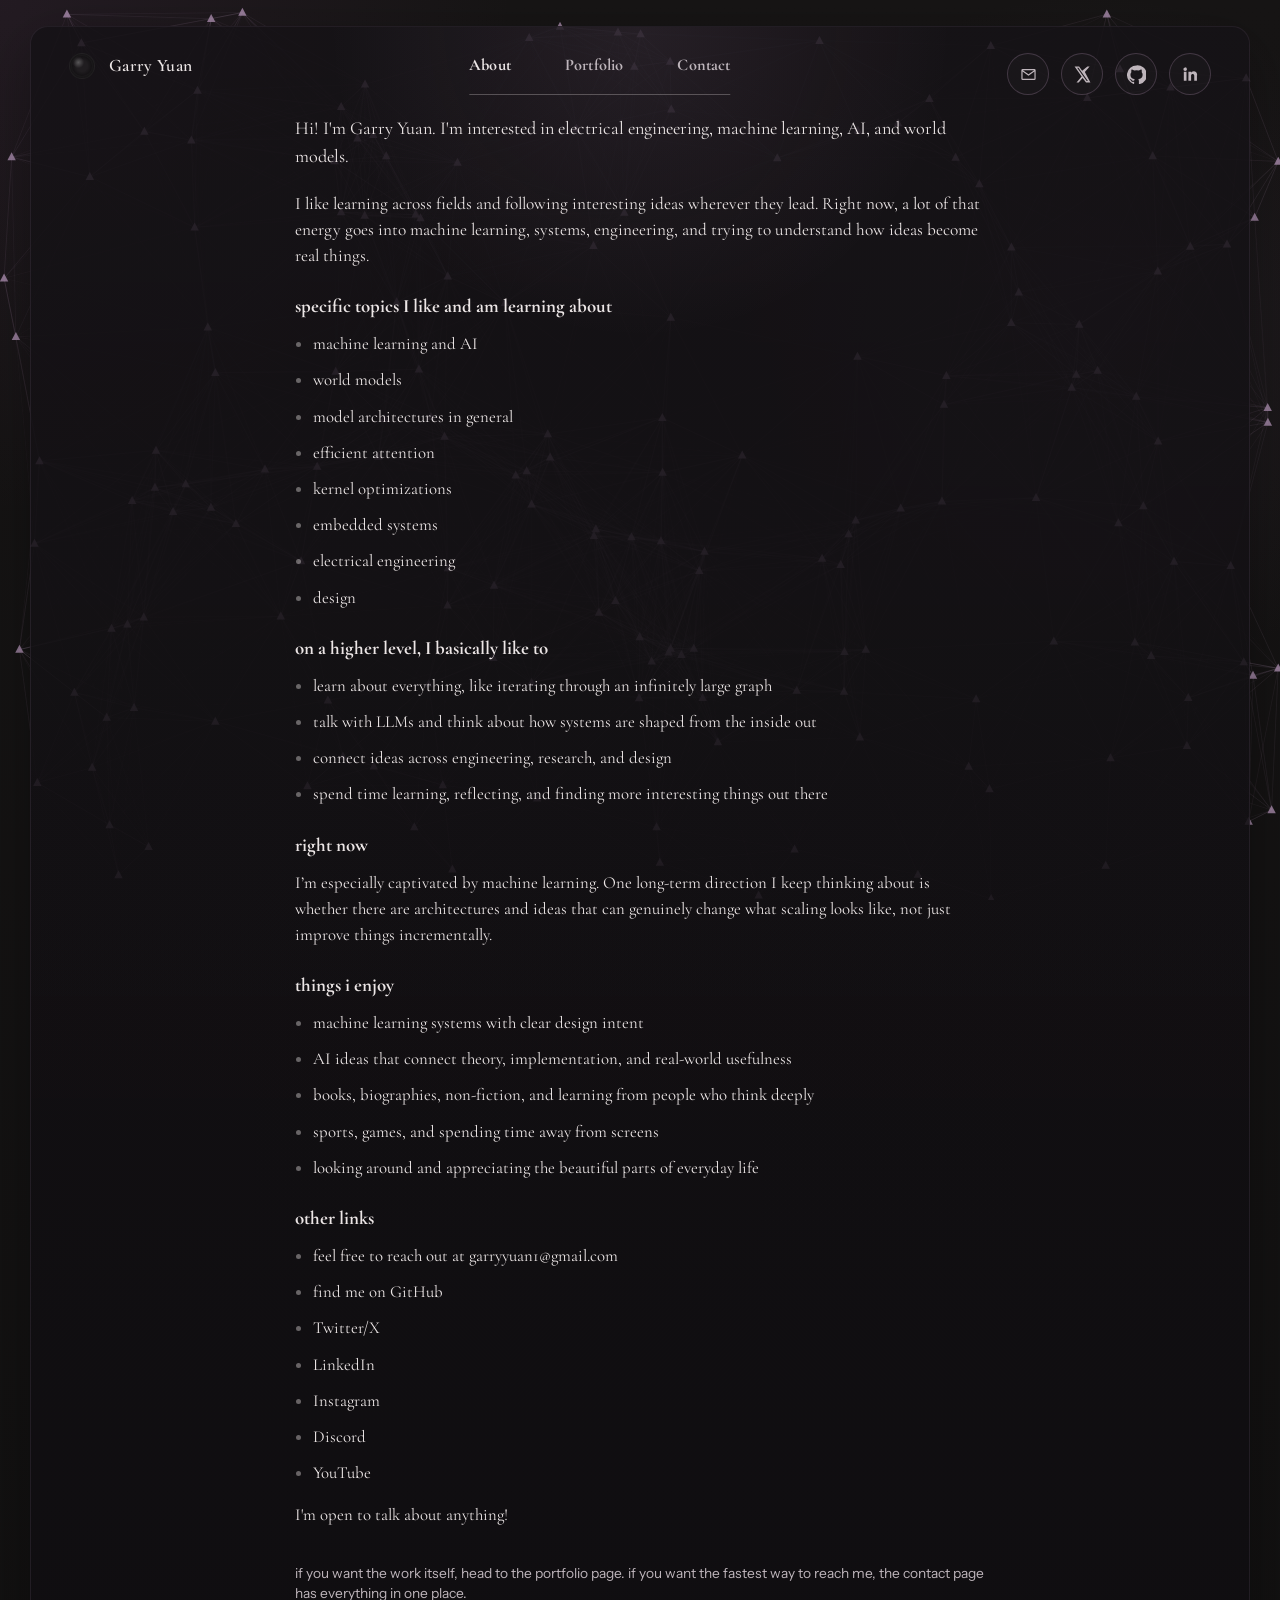
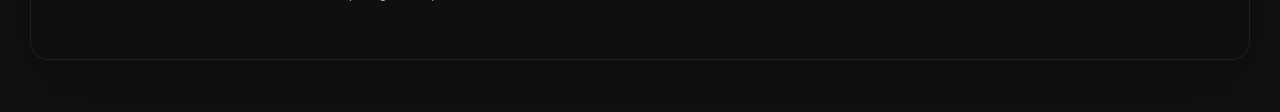
==== index.html @ ac8ac10f "Update about and contact links" ====
<!DOCTYPE html>
<html lang="en">
<head>
    <meta charset="UTF-8">
    <meta name="viewport" content="width=device-width, initial-scale=1.0">
    <meta name="description" content="About Garry Yuan">
    <title>Garry Yuan | About</title>
    <link rel="preconnect" href="https://fonts.googleapis.com">
    <link rel="preconnect" href="https://fonts.gstatic.com" crossorigin>
    <link href="https://fonts.googleapis.com/css2?family=Cormorant+Garamond:wght@400;500;600;700&family=Instrument+Sans:wght@400;500;600&display=swap" rel="stylesheet">
    <link rel="stylesheet" href="site.css">
</head>
<body>
    <canvas id="particle-canvas"></canvas>
    <div class="page-shell">
        <div class="page-frame">
            <header class="site-nav">
                <a class="site-brand" href="index.html">
                    <span class="brand-orb" aria-hidden="true"></span>
                    <span>Garry Yuan</span>
                </a>
                <nav class="nav-center" aria-label="Primary">
                    <a href="index.html" aria-current="page">About</a>
                    <a href="portfolio.html">Portfolio</a>
                    <a href="contact.html">Contact</a>
                </nav>
                <div class="nav-right" aria-label="Social links">
                    <a class="icon-link" href="mailto:garryyuan1@gmail.com" aria-label="Email">
                        <svg viewBox="0 0 24 24"><path d="M3 6.75A1.75 1.75 0 0 1 4.75 5h14.5A1.75 1.75 0 0 1 21 6.75v10.5A1.75 1.75 0 0 1 19.25 19H4.75A1.75 1.75 0 0 1 3 17.25V6.75Zm1.8-.25L12 11.72l7.2-5.22H4.8Zm14.7 11V8.24l-6.98 5.06a.9.9 0 0 1-1.04 0L4.5 8.24v9.26h15Z"></path></svg>
                    </a>
                    <a class="icon-link" href="https://x.com/im_garry_yuan?s=21" target="_blank" rel="noopener noreferrer" aria-label="X">
                        <svg viewBox="0 0 24 24"><path d="M18.244 2H21l-6.02 6.88L22 22h-5.53l-4.33-5.66L7.2 22H4.44l6.44-7.35L2 2h5.67l3.91 5.18L18.244 2Zm-.97 18.35h1.52L6.85 3.56H5.2l12.07 16.79Z"></path></svg>
                    </a>
                    <a class="icon-link" href="https://github.com/GarryCodespace" target="_blank" rel="noopener noreferrer" aria-label="GitHub">
                        <svg viewBox="0 0 24 24"><path d="M12 .5a12 12 0 0 0-3.79 23.39c.6.11.82-.26.82-.58v-2.02c-3.34.72-4.04-1.42-4.04-1.42-.55-1.38-1.33-1.75-1.33-1.75-1.09-.74.08-.72.08-.72 1.2.09 1.84 1.24 1.84 1.24 1.08 1.83 2.83 1.3 3.52.99.11-.79.42-1.3.75-1.6-2.66-.3-5.47-1.32-5.47-5.9 0-1.31.47-2.38 1.24-3.22-.12-.3-.54-1.53.12-3.18 0 0 1.01-.32 3.3 1.23a11.5 11.5 0 0 1 6.01 0c2.29-1.55 3.3-1.23 3.3-1.23.66 1.65.24 2.88.12 3.18.77.84 1.24 1.91 1.24 3.22 0 4.59-2.81 5.59-5.49 5.89.43.37.81 1.1.81 2.23v3.3c0 .32.22.69.83.58A12 12 0 0 0 12 .5Z"></path></svg>
                    </a>
                    <a class="icon-link" href="https://www.linkedin.com/in/garry-yuan-b27a31255?utm_source=share&utm_campaign=share_via&utm_content=profile&utm_medium=ios_app" target="_blank" rel="noopener noreferrer" aria-label="LinkedIn">
                        <svg viewBox="0 0 24 24"><path d="M6.94 8.5H3.56V20h3.38V8.5ZM5.25 3A2.25 2.25 0 1 0 5.3 7.5 2.25 2.25 0 0 0 5.25 3ZM20.45 13.02c0-3.46-1.85-5.07-4.32-5.07-1.99 0-2.88 1.1-3.38 1.87V8.5H9.38c.04.88 0 11.5 0 11.5h3.37v-6.42c0-.34.03-.69.13-.93.27-.69.89-1.41 1.94-1.41 1.37 0 1.92 1.03 1.92 2.55V20h3.38v-6.98Z"></path></svg>
                    </a>
                </div>
            </header>

            <main class="content">
                <div class="content-column">
                    <p class="lede">
                        Hi! I'm Garry Yuan. I'm interested in electrical engineering, machine learning, AI, and world models.
                    </p>

                    <p class="body-copy">
                        I like learning across fields and following interesting ideas wherever they lead. Right now, a lot of that energy goes into machine learning, systems, engineering, and trying to understand how ideas become real things.
                    </p>

                    <section class="section">
                        <h2>specific topics I like and am learning about</h2>
                        <ul class="bullets">
                            <li>machine learning and AI</li>
                            <li>world models</li>
                            <li>model architectures in general</li>
                            <li>efficient attention</li>
                            <li>kernel optimizations</li>
                            <li>embedded systems</li>
                            <li>electrical engineering</li>
                            <li>design</li>
                        </ul>
                    </section>

                    <section class="section">
                        <h2>on a higher level, I basically like to</h2>
                        <ul class="bullets">
                            <li>learn about everything, like iterating through an infinitely large graph</li>
                            <li>talk with LLMs and think about how systems are shaped from the inside out</li>
                            <li>connect ideas across engineering, research, and design</li>
                            <li>spend time learning, reflecting, and finding more interesting things out there</li>
                        </ul>
                    </section>

                    <section class="section">
                        <h2>right now</h2>
                        <p>
                            I’m especially captivated by machine learning. One long-term direction I keep thinking about is whether there are architectures and ideas that can genuinely change what scaling looks like, not just improve things incrementally.
                        </p>
                    </section>

                    <section class="section">
                        <h2>things i enjoy</h2>
                        <ul class="bullets">
                            <li>machine learning systems with clear design intent</li>
                            <li>AI ideas that connect theory, implementation, and real-world usefulness</li>
                            <li>books, biographies, non-fiction, and learning from people who think deeply</li>
                            <li>sports, games, and spending time away from screens</li>
                            <li>looking around and appreciating the beautiful parts of everyday life</li>
                        </ul>
                    </section>

                    <section class="section">
                        <h2>other links</h2>
                        <ul class="bullets">
                            <li>feel free to reach out at <a href="mailto:garryyuan1@gmail.com">garryyuan1@gmail.com</a></li>
                            <li>find me on <a href="https://github.com/GarryCodespace" target="_blank" rel="noopener noreferrer">GitHub</a></li>
                            <li><a href="https://x.com/im_garry_yuan?s=21" target="_blank" rel="noopener noreferrer">Twitter/X</a></li>
                            <li><a href="https://www.linkedin.com/in/garry-yuan-b27a31255?utm_source=share&utm_campaign=share_via&utm_content=profile&utm_medium=ios_app" target="_blank" rel="noopener noreferrer">LinkedIn</a></li>
                            <li><a href="https://www.instagram.com/yuan_zi_qin?igsh=aThqYWVwcWcxOHYz&utm_source=qr" target="_blank" rel="noopener noreferrer">Instagram</a></li>
                            <li><a href="https://discord.gg/a7WT3VFbVR" target="_blank" rel="noopener noreferrer">Discord</a></li>
                            <li><a href="https://youtube.com/@garry-build?si=_yG92qHAvY8SOeQi" target="_blank" rel="noopener noreferrer">YouTube</a></li>
                        </ul>
                        <p class="body-copy" style="margin-top: 16px; margin-bottom: 0;">I'm open to talk about anything!</p>
                    </section>

                    <p class="footer-note">
                        if you want the work itself, head to the portfolio page. if you want the fastest way to reach me, the contact page has everything in one place.
                    </p>
                </div>
            </main>
        </div>
    </div>
    <script src="particles.js"></script>
</body>
</html>
---- site.css ----
:root {
    --bg: #121111;
    --panel: rgba(18, 16, 19, 0.78);
    --panel-strong: rgba(24, 21, 27, 0.92);
    --line: rgba(230, 191, 234, 0.2);
    --line-soft: rgba(230, 191, 234, 0.08);
    --text: #ece6e6;
    --muted: #beb5bb;
    --accent: #dfb9e5;
    --accent-strong: #efd0f6;
    --max-width: 980px;
    --content-width: 690px;
    --shadow: 0 18px 60px rgba(0, 0, 0, 0.34);
}

* {
    box-sizing: border-box;
    margin: 0;
    padding: 0;
}

html {
    scroll-behavior: smooth;
}

body {
    min-height: 100vh;
    background:
        radial-gradient(circle at top left, rgba(107, 63, 112, 0.15), transparent 24%),
        radial-gradient(circle at 85% 20%, rgba(105, 79, 112, 0.14), transparent 20%),
        linear-gradient(180deg, #171515 0%, var(--bg) 100%);
    color: var(--text);
    font-family: "Cormorant Garamond", Georgia, serif;
    line-height: 1.48;
    overflow-x: hidden;
}

a {
    color: inherit;
    text-decoration: none;
}

a:hover {
    color: var(--accent-strong);
}

#particle-canvas {
    position: fixed;
    inset: 0;
    width: 100%;
    height: 100%;
    z-index: 0;
    pointer-events: none;
    opacity: 0.7;
}

.page-shell {
    position: relative;
    z-index: 1;
    min-height: 100vh;
    padding: 26px 30px 52px;
}

.page-frame {
    max-width: 100%;
    min-height: calc(100vh - 52px);
    border: 1px solid var(--line-soft);
    border-radius: 18px;
    background: linear-gradient(180deg, rgba(21, 18, 22, 0.86), rgba(17, 15, 18, 0.92));
    box-shadow: var(--shadow);
    position: relative;
    overflow: hidden;
}

.page-frame::before {
    content: "";
    position: absolute;
    inset: 0;
    background:
        radial-gradient(circle at top center, rgba(223, 185, 229, 0.08), transparent 18%),
        linear-gradient(180deg, transparent, rgba(0, 0, 0, 0.08));
    pointer-events: none;
}

.site-nav {
    position: relative;
    z-index: 2;
    display: flex;
    justify-content: space-between;
    align-items: flex-start;
    gap: 24px;
    padding: 26px 38px 6px;
}

.site-brand {
    display: inline-flex;
    align-items: center;
    gap: 14px;
    font-size: 1.1rem;
    font-weight: 600;
    letter-spacing: 0.02em;
}

.brand-orb {
    width: 26px;
    height: 26px;
    border-radius: 50%;
    background:
        radial-gradient(circle at 35% 35%, rgba(255, 255, 255, 0.25), transparent 26%),
        radial-gradient(circle at center, #201d20 32%, #0f0d0f 70%, #000 100%);
    border: 1px solid rgba(255, 255, 255, 0.08);
    box-shadow: inset 0 0 0 2px rgba(255, 255, 255, 0.03);
}

.nav-center,
.nav-right {
    display: flex;
    align-items: center;
    gap: 18px;
}

.nav-center {
    position: relative;
    gap: 54px;
    padding-bottom: 18px;
}

.nav-center::after {
    content: "";
    position: absolute;
    left: 50%;
    bottom: 0;
    width: 430px;
    max-width: 100%;
    height: 1px;
    background: rgba(236, 230, 230, 0.28);
    transform: translateX(-50%);
}

.nav-center a,
.nav-right a {
    color: var(--muted);
    font-size: 1.02rem;
    font-family: "Cormorant Garamond", Georgia, serif;
    font-weight: 700;
    letter-spacing: 0.01em;
}

.nav-center a[aria-current="page"],
.nav-center a:hover,
.nav-right a:hover {
    color: var(--text);
}

.nav-right {
    gap: 12px;
}

.icon-link {
    width: 42px;
    height: 42px;
    border-radius: 999px;
    display: inline-flex;
    align-items: center;
    justify-content: center;
    border: 1px solid var(--line);
    background: rgba(255, 255, 255, 0.02);
}

.icon-link svg {
    width: 19px;
    height: 19px;
    fill: currentColor;
}

.content {
    position: relative;
    z-index: 2;
    max-width: var(--max-width);
    margin: 0 auto;
    padding: 14px 34px 56px;
}

.content-column {
    width: min(100%, var(--content-width));
    margin: 0 auto;
}

.rule {
    width: 320px;
    max-width: 100%;
    height: 1px;
    background: var(--line);
    margin: 10px auto 26px;
}

.eyebrow {
    color: var(--muted);
    font-size: 0.92rem;
    font-family: "Instrument Sans", Arial, sans-serif;
    font-weight: 600;
    letter-spacing: 0.08em;
    text-transform: uppercase;
    margin-bottom: 14px;
}

.hero-title {
    font-size: clamp(2.3rem, 5vw, 4rem);
    line-height: 1.04;
    text-align: center;
    margin-bottom: 8px;
}

.hero-subtitle {
    text-align: center;
    color: var(--muted);
    font-size: clamp(1rem, 2vw, 1.2rem);
}

.lede,
.body-copy {
    font-size: clamp(0.98rem, 1.5vw, 1.14rem);
    line-height: 1.52;
    margin-bottom: 20px;
}

.body-copy {
    font-size: clamp(0.95rem, 1.4vw, 1.08rem);
}

.section {
    margin-top: 24px;
}

.section h2 {
    font-size: clamp(0.98rem, 1.5vw, 1.18rem);
    margin-bottom: 10px;
}

.section p {
    font-size: clamp(0.95rem, 1.4vw, 1.05rem);
    line-height: 1.56;
    color: var(--text);
}

.columns {
    display: grid;
    grid-template-columns: repeat(2, minmax(0, 1fr));
    gap: 22px;
    margin-top: 18px;
}

.bullets {
    padding-left: 1.1rem;
    display: grid;
    gap: 10px;
    color: var(--text);
    font-size: clamp(0.95rem, 1.4vw, 1.05rem);
    line-height: 1.56;
}

.bullets li::marker {
    color: rgba(236, 230, 230, 0.4);
}

.panel {
    background: rgba(255, 255, 255, 0.02);
    border: 1px solid var(--line);
    border-radius: 18px;
    padding: 18px 20px;
    margin-top: 18px;
}

.panel h3 {
    font-size: 1.25rem;
    margin-bottom: 10px;
}

.doc-list,
.contact-list {
    display: grid;
    gap: 14px;
    margin-top: 18px;
}

.portfolio-shell {
    width: min(100%, 1040px);
    margin: 0 auto;
}

.portfolio-doc-links {
    display: grid;
    grid-template-columns: repeat(2, minmax(0, 1fr));
    gap: 14px;
    margin-bottom: 28px;
}

.portfolio-gallery {
    display: grid;
    gap: 34px;
}

.portfolio-page {
    display: flex;
    justify-content: center;
}

.portfolio-page canvas {
    width: min(100%, 980px);
    height: auto;
    display: block;
    border-radius: 10px;
    box-shadow: 0 22px 50px rgba(0, 0, 0, 0.28);
}

.portfolio-loading {
    text-align: center;
    color: var(--muted);
    font-size: 0.96rem;
    font-family: "Instrument Sans", Arial, sans-serif;
    padding: 28px 0;
}

.doc-card,
.contact-card {
    display: block;
    padding: 18px 20px;
    border: 1px solid var(--line);
    border-radius: 18px;
    background: rgba(255, 255, 255, 0.025);
    transition: transform 160ms ease, border-color 160ms ease, background 160ms ease;
}

.doc-card:hover,
.contact-card:hover {
    transform: translateY(-2px);
    border-color: rgba(239, 208, 246, 0.38);
    background: rgba(255, 255, 255, 0.04);
}

.card-title {
    font-size: 1.35rem;
    margin-bottom: 6px;
}

.card-copy {
    color: var(--muted);
    font-size: 1rem;
    font-family: "Instrument Sans", Arial, sans-serif;
    line-height: 1.55;
}

.pdf-frame {
    width: 100%;
    height: 720px;
    border: 1px solid var(--line);
    border-radius: 16px;
    background: rgba(255, 255, 255, 0.03);
    margin-top: 18px;
}

.contact-card {
    display: grid;
    grid-template-columns: 62px 1fr;
    gap: 16px;
    align-items: center;
}

.contact-icon {
    width: 62px;
    height: 62px;
    border-radius: 18px;
    display: flex;
    align-items: center;
    justify-content: center;
    border: 1px solid rgba(255, 255, 255, 0.08);
    background: rgba(255, 255, 255, 0.06);
}

.contact-icon svg {
    width: 30px;
    height: 30px;
    fill: currentColor;
    stroke: currentColor;
}

.contact-meta {
    display: grid;
    gap: 4px;
}

.contact-label {
    font-size: 1.28rem;
}

.contact-href {
    color: var(--muted);
    font-size: 0.95rem;
    font-family: "Instrument Sans", Arial, sans-serif;
    word-break: break-word;
}

.footer-note {
    color: var(--muted);
    font-size: 0.86rem;
    font-family: "Instrument Sans", Arial, sans-serif;
    margin-top: 34px;
}

@media (max-width: 900px) {
    .site-nav {
        flex-wrap: wrap;
        padding: 22px 22px 12px;
    }

    .nav-center {
        gap: 32px;
    }

    .nav-center::after {
        width: 300px;
    }

    .content {
        padding: 20px 18px 38px;
    }

    .columns {
        grid-template-columns: 1fr;
        gap: 10px;
    }

    .pdf-frame {
        height: 540px;
    }

    .portfolio-doc-links {
        grid-template-columns: 1fr;
    }
}

@media (max-width: 640px) {
    .page-shell {
        padding: 12px 10px 22px;
    }

    .page-frame {
        min-height: calc(100vh - 24px);
        border-radius: 14px;
    }

    .site-nav {
        gap: 14px;
    }

    .nav-center {
        order: 3;
        width: 100%;
        gap: 22px;
        overflow-x: auto;
        padding-bottom: 4px;
    }

    .nav-center::after {
        width: 240px;
        bottom: 2px;
    }

    .nav-right {
        margin-left: auto;
    }

    .icon-link {
        width: 38px;
        height: 38px;
    }

    .hero-title {
        text-align: left;
    }

    .hero-subtitle,
    .rule {
        text-align: left;
        margin-left: 0;
    }

    .content-column {
        width: 100%;
    }

    .contact-card {
        grid-template-columns: 52px 1fr;
        gap: 12px;
        padding: 14px 16px;
    }

    .contact-icon {
        width: 52px;
        height: 52px;
        border-radius: 14px;
    }

    .contact-label {
        font-size: 1.12rem;
    }
}
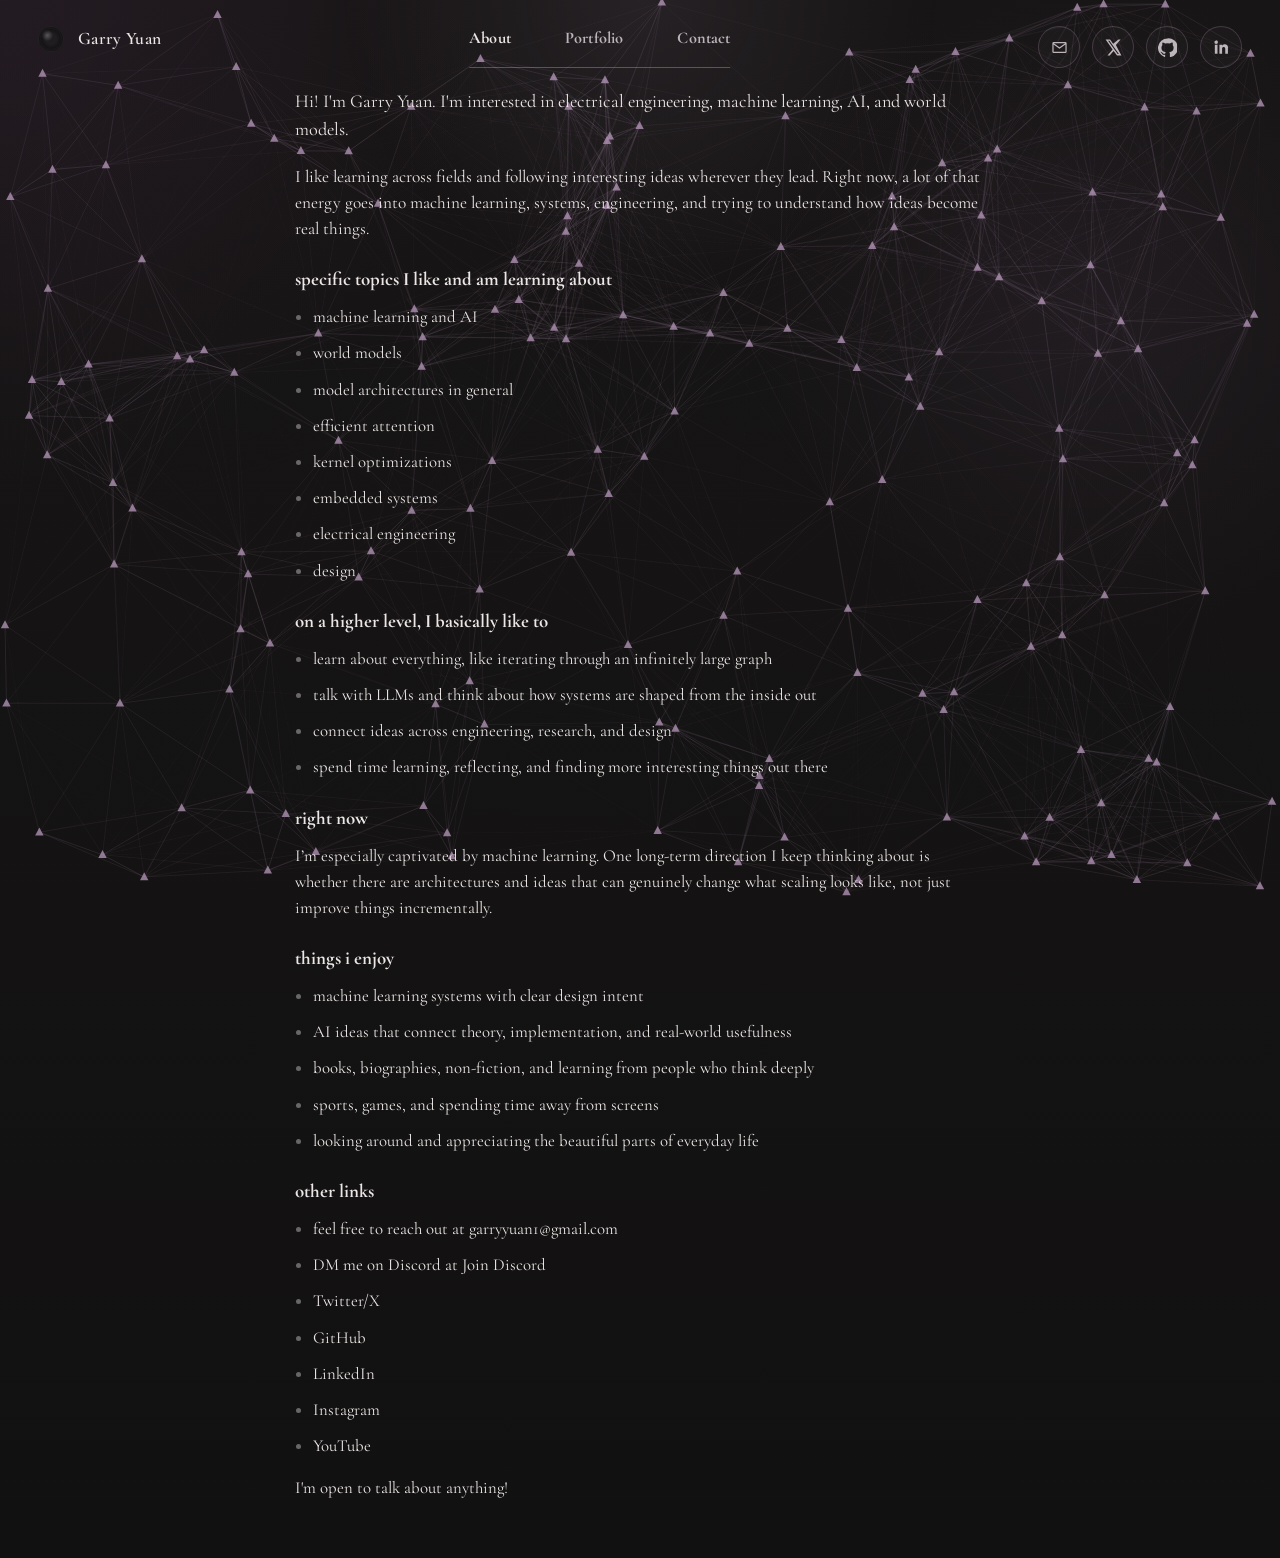
==== commit 0bdbd2ca: "Refine about page styling" ====
--- a/index.html
+++ b/index.html
@@ -96,19 +96,16 @@
                         <h2>other links</h2>
                         <ul class="bullets">
                             <li>feel free to reach out at <a href="mailto:garryyuan1@gmail.com">garryyuan1@gmail.com</a></li>
-                            <li>find me on <a href="https://github.com/GarryCodespace" target="_blank" rel="noopener noreferrer">GitHub</a></li>
-                            <li><a href="https://x.com/im_garry_yuan?s=21" target="_blank" rel="noopener noreferrer">Twitter/X</a></li>
-                            <li><a href="https://www.linkedin.com/in/garry-yuan-b27a31255?utm_source=share&utm_campaign=share_via&utm_content=profile&utm_medium=ios_app" target="_blank" rel="noopener noreferrer">LinkedIn</a></li>
-                            <li><a href="https://www.instagram.com/yuan_zi_qin?igsh=aThqYWVwcWcxOHYz&utm_source=qr" target="_blank" rel="noopener noreferrer">Instagram</a></li>
-                            <li><a href="https://discord.gg/a7WT3VFbVR" target="_blank" rel="noopener noreferrer">Discord</a></li>
-                            <li><a href="https://youtube.com/@garry-build?si=_yG92qHAvY8SOeQi" target="_blank" rel="noopener noreferrer">YouTube</a></li>
+                            <li>DM me on Discord at <a href="https://discord.gg/a7WT3VFbVR" target="_blank" rel="noopener noreferrer">Join Discord</a></li>
+                            <li><a href="https://x.com/im_garry_yuan?s=21" target="_blank" rel="noopener noreferrer"><span>Twitter/X</span></a></li>
+                            <li><a href="https://github.com/GarryCodespace" target="_blank" rel="noopener noreferrer"><span>GitHub</span></a></li>
+                            <li><a href="https://www.linkedin.com/in/garry-yuan-b27a31255?utm_source=share&utm_campaign=share_via&utm_content=profile&utm_medium=ios_app" target="_blank" rel="noopener noreferrer"><span>LinkedIn</span></a></li>
+                            <li><a href="https://www.instagram.com/yuan_zi_qin?igsh=aThqYWVwcWcxOHYz&utm_source=qr" target="_blank" rel="noopener noreferrer"><span>Instagram</span></a></li>
+                            <li><a href="https://youtube.com/@garry-build?si=_yG92qHAvY8SOeQi" target="_blank" rel="noopener noreferrer"><span>YouTube</span></a></li>
                         </ul>
                         <p class="body-copy" style="margin-top: 16px; margin-bottom: 0;">I'm open to talk about anything!</p>
                     </section>
 
-                    <p class="footer-note">
-                        if you want the work itself, head to the portfolio page. if you want the fastest way to reach me, the contact page has everything in one place.
-                    </p>
                 </div>
             </main>
         </div>
--- a/site.css
+++ b/site.css
@@ -58,16 +58,16 @@
     position: relative;
     z-index: 1;
     min-height: 100vh;
-    padding: 26px 30px 52px;
+    padding: 0;
 }
 
 .page-frame {
     max-width: 100%;
-    min-height: calc(100vh - 52px);
-    border: 1px solid var(--line-soft);
-    border-radius: 18px;
-    background: linear-gradient(180deg, rgba(21, 18, 22, 0.86), rgba(17, 15, 18, 0.92));
-    box-shadow: var(--shadow);
+    min-height: 100vh;
+    border: 0;
+    border-radius: 0;
+    background: transparent;
+    box-shadow: none;
     position: relative;
     overflow: hidden;
 }
@@ -77,8 +77,7 @@
     position: absolute;
     inset: 0;
     background:
-        radial-gradient(circle at top center, rgba(223, 185, 229, 0.08), transparent 18%),
-        linear-gradient(180deg, transparent, rgba(0, 0, 0, 0.08));
+        radial-gradient(circle at top center, rgba(223, 185, 229, 0.08), transparent 18%);
     pointer-events: none;
 }
 
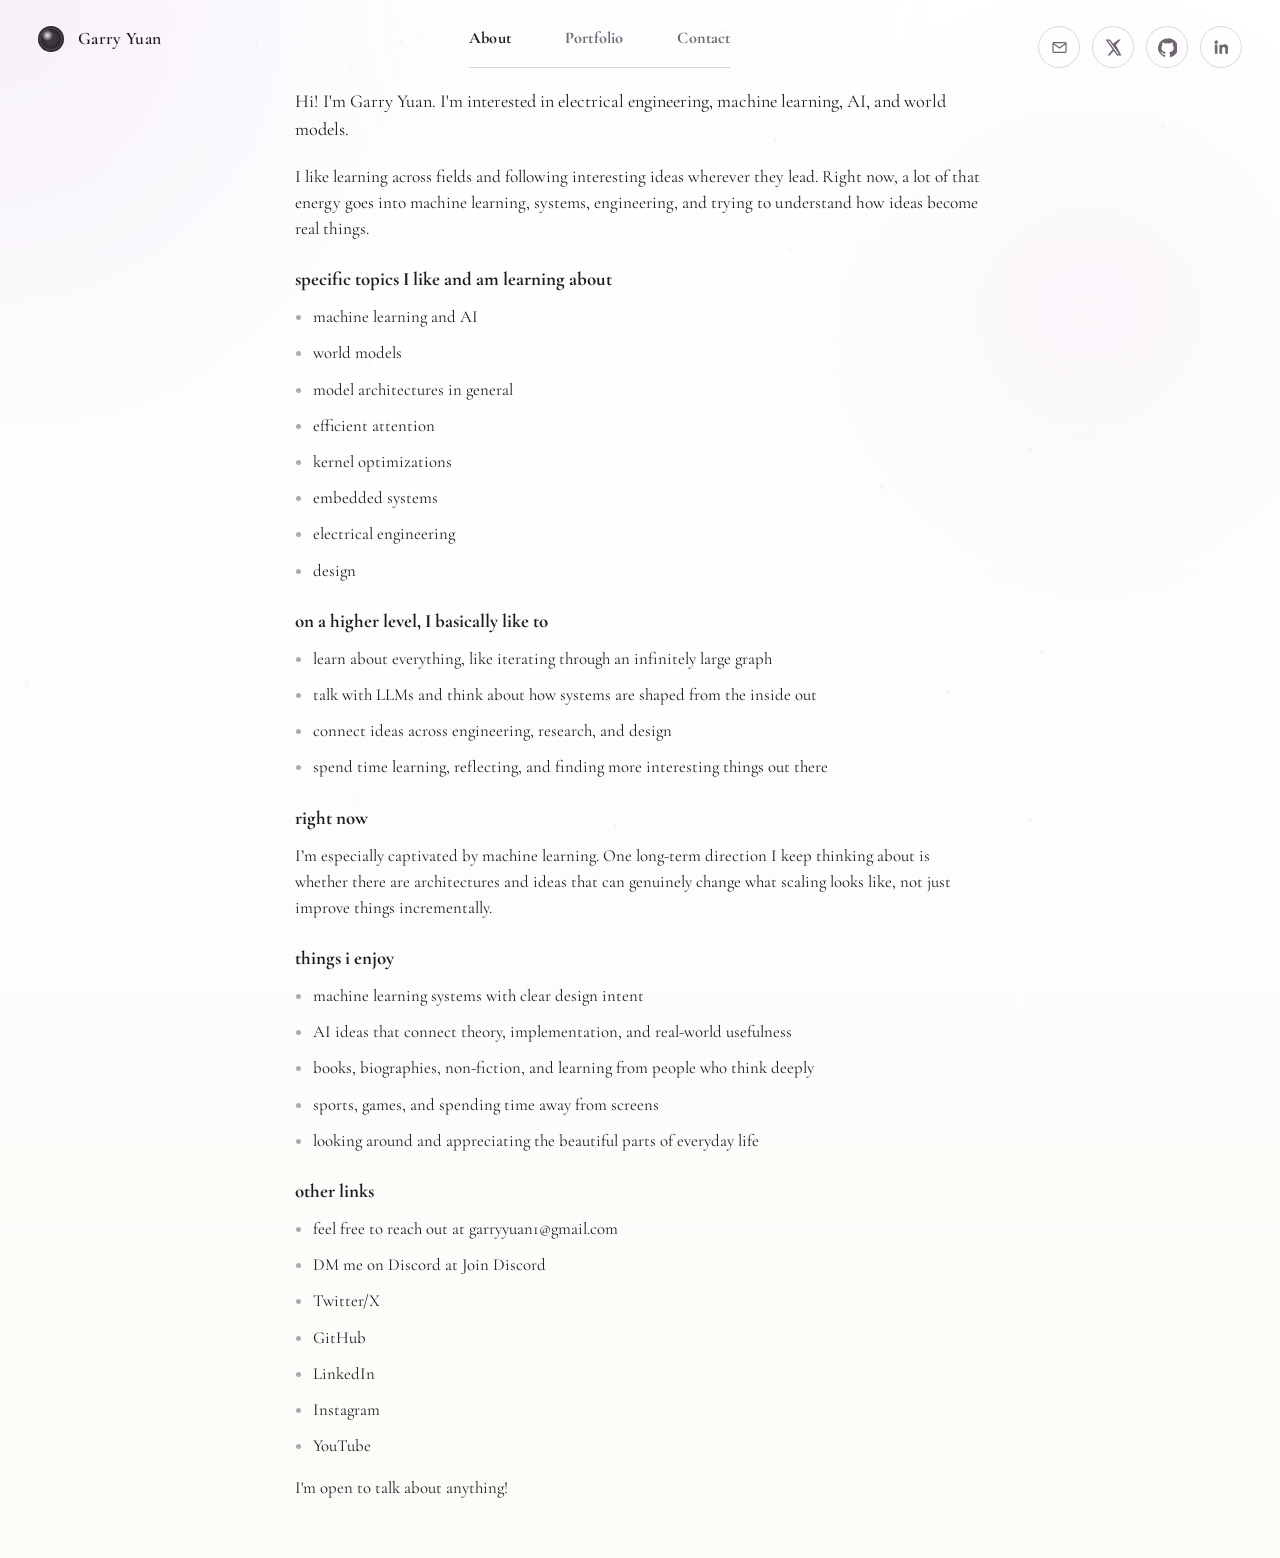
==== commit a2cf6f96: "Remove about suffix from page title" ====
--- a/index.html
+++ b/index.html
@@ -4,7 +4,7 @@
     <meta charset="UTF-8">
     <meta name="viewport" content="width=device-width, initial-scale=1.0">
     <meta name="description" content="About Garry Yuan">
-    <title>Garry Yuan | About</title>
+    <title>Garry Yuan</title>
     <link rel="preconnect" href="https://fonts.googleapis.com">
     <link rel="preconnect" href="https://fonts.gstatic.com" crossorigin>
     <link href="https://fonts.googleapis.com/css2?family=Cormorant+Garamond:wght@400;500;600;700&family=Instrument+Sans:wght@400;500;600&display=swap" rel="stylesheet">
--- a/site.css
+++ b/site.css
@@ -1,16 +1,16 @@
 :root {
-    --bg: #121111;
-    --panel: rgba(18, 16, 19, 0.78);
-    --panel-strong: rgba(24, 21, 27, 0.92);
-    --line: rgba(230, 191, 234, 0.2);
-    --line-soft: rgba(230, 191, 234, 0.08);
-    --text: #ece6e6;
-    --muted: #beb5bb;
-    --accent: #dfb9e5;
-    --accent-strong: #efd0f6;
+    --bg: #fcfbf8;
+    --panel: rgba(255, 255, 255, 0.72);
+    --panel-strong: rgba(255, 255, 255, 0.9);
+    --line: rgba(164, 132, 178, 0.18);
+    --line-soft: rgba(164, 132, 178, 0.07);
+    --text: #1f1b1f;
+    --muted: #6f6672;
+    --accent: #c8a4d1;
+    --accent-strong: #a97cb8;
     --max-width: 980px;
     --content-width: 690px;
-    --shadow: 0 18px 60px rgba(0, 0, 0, 0.34);
+    --shadow: 0 20px 52px rgba(116, 94, 124, 0.08);
 }
 
 * {
@@ -26,9 +26,9 @@
 body {
     min-height: 100vh;
     background:
-        radial-gradient(circle at top left, rgba(107, 63, 112, 0.15), transparent 24%),
-        radial-gradient(circle at 85% 20%, rgba(105, 79, 112, 0.14), transparent 20%),
-        linear-gradient(180deg, #171515 0%, var(--bg) 100%);
+        radial-gradient(circle at top left, rgba(230, 214, 240, 0.34), transparent 24%),
+        radial-gradient(circle at 85% 20%, rgba(240, 226, 244, 0.28), transparent 20%),
+        linear-gradient(180deg, #ffffff 0%, var(--bg) 100%);
     color: var(--text);
     font-family: "Cormorant Garamond", Georgia, serif;
     line-height: 1.48;
@@ -51,7 +51,7 @@
     height: 100%;
     z-index: 0;
     pointer-events: none;
-    opacity: 0.7;
+    opacity: 0.22;
 }
 
 .page-shell {
@@ -77,7 +77,7 @@
     position: absolute;
     inset: 0;
     background:
-        radial-gradient(circle at top center, rgba(223, 185, 229, 0.08), transparent 18%);
+        radial-gradient(circle at top center, rgba(223, 185, 229, 0.04), transparent 18%);
     pointer-events: none;
 }
 
@@ -105,10 +105,10 @@
     height: 26px;
     border-radius: 50%;
     background:
-        radial-gradient(circle at 35% 35%, rgba(255, 255, 255, 0.25), transparent 26%),
-        radial-gradient(circle at center, #201d20 32%, #0f0d0f 70%, #000 100%);
-    border: 1px solid rgba(255, 255, 255, 0.08);
-    box-shadow: inset 0 0 0 2px rgba(255, 255, 255, 0.03);
+        radial-gradient(circle at 35% 35%, rgba(255, 255, 255, 0.9), transparent 26%),
+        radial-gradient(circle at center, #3c363d 32%, #241f24 70%, #171417 100%);
+    border: 1px solid rgba(61, 52, 64, 0.12);
+    box-shadow: inset 0 0 0 2px rgba(255, 255, 255, 0.12);
 }
 
 .nav-center,
@@ -132,7 +132,7 @@
     width: 430px;
     max-width: 100%;
     height: 1px;
-    background: rgba(236, 230, 230, 0.28);
+    background: rgba(108, 93, 116, 0.25);
     transform: translateX(-50%);
 }
 
@@ -162,8 +162,8 @@
     display: inline-flex;
     align-items: center;
     justify-content: center;
-    border: 1px solid var(--line);
-    background: rgba(255, 255, 255, 0.02);
+    border: 1px solid rgba(108, 93, 116, 0.22);
+    background: rgba(255, 255, 255, 0.45);
 }
 
 .icon-link svg {
@@ -259,11 +259,11 @@
 }
 
 .bullets li::marker {
-    color: rgba(236, 230, 230, 0.4);
+    color: rgba(111, 102, 114, 0.55);
 }
 
 .panel {
-    background: rgba(255, 255, 255, 0.02);
+    background: rgba(255, 255, 255, 0.62);
     border: 1px solid var(--line);
     border-radius: 18px;
     padding: 18px 20px;
@@ -309,7 +309,7 @@
     height: auto;
     display: block;
     border-radius: 10px;
-    box-shadow: 0 22px 50px rgba(0, 0, 0, 0.28);
+    box-shadow: 0 18px 40px rgba(116, 94, 124, 0.12);
 }
 
 .portfolio-loading {
@@ -326,15 +326,15 @@
     padding: 18px 20px;
     border: 1px solid var(--line);
     border-radius: 18px;
-    background: rgba(255, 255, 255, 0.025);
+    background: rgba(255, 255, 255, 0.56);
     transition: transform 160ms ease, border-color 160ms ease, background 160ms ease;
 }
 
 .doc-card:hover,
 .contact-card:hover {
     transform: translateY(-2px);
-    border-color: rgba(239, 208, 246, 0.38);
-    background: rgba(255, 255, 255, 0.04);
+    border-color: rgba(169, 124, 184, 0.3);
+    background: rgba(255, 255, 255, 0.74);
 }
 
 .card-title {
@@ -354,7 +354,7 @@
     height: 720px;
     border: 1px solid var(--line);
     border-radius: 16px;
-    background: rgba(255, 255, 255, 0.03);
+    background: rgba(255, 255, 255, 0.72);
     margin-top: 18px;
 }
 
@@ -372,8 +372,8 @@
     display: flex;
     align-items: center;
     justify-content: center;
-    border: 1px solid rgba(255, 255, 255, 0.08);
-    background: rgba(255, 255, 255, 0.06);
+    border: 1px solid rgba(164, 132, 178, 0.18);
+    background: rgba(255, 255, 255, 0.66);
 }
 
 .contact-icon svg {
@@ -440,12 +440,12 @@
 
 @media (max-width: 640px) {
     .page-shell {
-        padding: 12px 10px 22px;
+        padding: 0;
     }
 
     .page-frame {
-        min-height: calc(100vh - 24px);
-        border-radius: 14px;
+        min-height: 100vh;
+        border-radius: 0;
     }
 
     .site-nav {
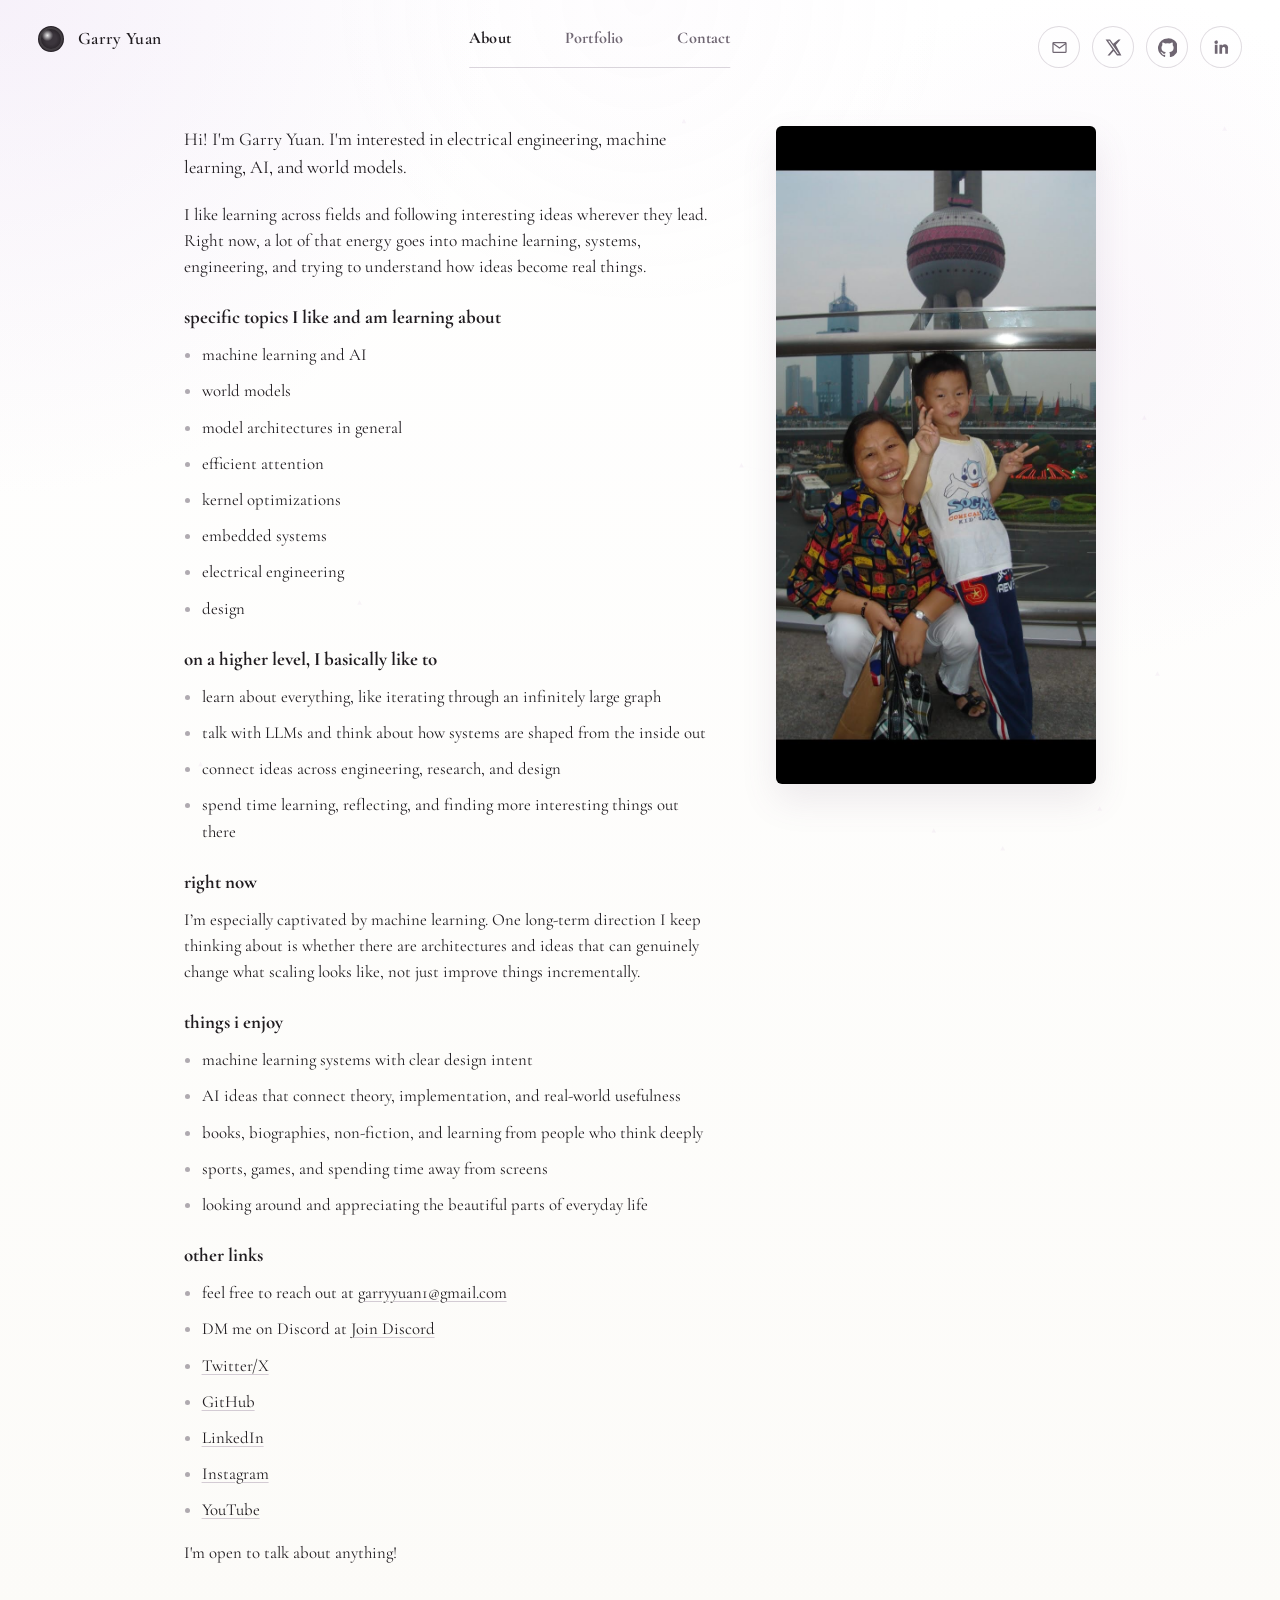
==== commit 0d820e8b: "Add about page photo and refine layout" ====
--- a/index.html
+++ b/index.html
@@ -10,7 +10,7 @@
     <link href="https://fonts.googleapis.com/css2?family=Cormorant+Garamond:wght@400;500;600;700&family=Instrument+Sans:wght@400;500;600&display=swap" rel="stylesheet">
     <link rel="stylesheet" href="site.css">
 </head>
-<body>
+<body class="about-page">
     <canvas id="particle-canvas"></canvas>
     <div class="page-shell">
         <div class="page-frame">
@@ -41,71 +41,75 @@
             </header>
 
             <main class="content">
-                <div class="content-column">
-                    <p class="lede">
-                        Hi! I'm Garry Yuan. I'm interested in electrical engineering, machine learning, AI, and world models.
-                    </p>
+                <div class="about-layout">
+                    <div class="content-column">
+                        <p class="lede">
+                            Hi! I'm Garry Yuan. I'm interested in electrical engineering, machine learning, AI, and world models.
+                        </p>
 
-                    <p class="body-copy">
-                        I like learning across fields and following interesting ideas wherever they lead. Right now, a lot of that energy goes into machine learning, systems, engineering, and trying to understand how ideas become real things.
-                    </p>
+                        <p class="body-copy">
+                            I like learning across fields and following interesting ideas wherever they lead. Right now, a lot of that energy goes into machine learning, systems, engineering, and trying to understand how ideas become real things.
+                        </p>
 
-                    <section class="section">
-                        <h2>specific topics I like and am learning about</h2>
-                        <ul class="bullets">
-                            <li>machine learning and AI</li>
-                            <li>world models</li>
-                            <li>model architectures in general</li>
-                            <li>efficient attention</li>
-                            <li>kernel optimizations</li>
-                            <li>embedded systems</li>
-                            <li>electrical engineering</li>
-                            <li>design</li>
-                        </ul>
-                    </section>
+                        <section class="section">
+                            <h2>specific topics I like and am learning about</h2>
+                            <ul class="bullets">
+                                <li>machine learning and AI</li>
+                                <li>world models</li>
+                                <li>model architectures in general</li>
+                                <li>efficient attention</li>
+                                <li>kernel optimizations</li>
+                                <li>embedded systems</li>
+                                <li>electrical engineering</li>
+                                <li>design</li>
+                            </ul>
+                        </section>
 
-                    <section class="section">
-                        <h2>on a higher level, I basically like to</h2>
-                        <ul class="bullets">
-                            <li>learn about everything, like iterating through an infinitely large graph</li>
-                            <li>talk with LLMs and think about how systems are shaped from the inside out</li>
-                            <li>connect ideas across engineering, research, and design</li>
-                            <li>spend time learning, reflecting, and finding more interesting things out there</li>
-                        </ul>
-                    </section>
+                        <section class="section">
+                            <h2>on a higher level, I basically like to</h2>
+                            <ul class="bullets">
+                                <li>learn about everything, like iterating through an infinitely large graph</li>
+                                <li>talk with LLMs and think about how systems are shaped from the inside out</li>
+                                <li>connect ideas across engineering, research, and design</li>
+                                <li>spend time learning, reflecting, and finding more interesting things out there</li>
+                            </ul>
+                        </section>
 
-                    <section class="section">
-                        <h2>right now</h2>
-                        <p>
-                            I’m especially captivated by machine learning. One long-term direction I keep thinking about is whether there are architectures and ideas that can genuinely change what scaling looks like, not just improve things incrementally.
-                        </p>
-                    </section>
+                        <section class="section">
+                            <h2>right now</h2>
+                            <p>
+                                I’m especially captivated by machine learning. One long-term direction I keep thinking about is whether there are architectures and ideas that can genuinely change what scaling looks like, not just improve things incrementally.
+                            </p>
+                        </section>
 
-                    <section class="section">
-                        <h2>things i enjoy</h2>
-                        <ul class="bullets">
-                            <li>machine learning systems with clear design intent</li>
-                            <li>AI ideas that connect theory, implementation, and real-world usefulness</li>
-                            <li>books, biographies, non-fiction, and learning from people who think deeply</li>
-                            <li>sports, games, and spending time away from screens</li>
-                            <li>looking around and appreciating the beautiful parts of everyday life</li>
-                        </ul>
-                    </section>
+                        <section class="section">
+                            <h2>things i enjoy</h2>
+                            <ul class="bullets">
+                                <li>machine learning systems with clear design intent</li>
+                                <li>AI ideas that connect theory, implementation, and real-world usefulness</li>
+                                <li>books, biographies, non-fiction, and learning from people who think deeply</li>
+                                <li>sports, games, and spending time away from screens</li>
+                                <li>looking around and appreciating the beautiful parts of everyday life</li>
+                            </ul>
+                        </section>
 
-                    <section class="section">
-                        <h2>other links</h2>
-                        <ul class="bullets">
-                            <li>feel free to reach out at <a href="mailto:garryyuan1@gmail.com">garryyuan1@gmail.com</a></li>
-                            <li>DM me on Discord at <a href="https://discord.gg/a7WT3VFbVR" target="_blank" rel="noopener noreferrer">Join Discord</a></li>
-                            <li><a href="https://x.com/im_garry_yuan?s=21" target="_blank" rel="noopener noreferrer"><span>Twitter/X</span></a></li>
-                            <li><a href="https://github.com/GarryCodespace" target="_blank" rel="noopener noreferrer"><span>GitHub</span></a></li>
-                            <li><a href="https://www.linkedin.com/in/garry-yuan-b27a31255?utm_source=share&utm_campaign=share_via&utm_content=profile&utm_medium=ios_app" target="_blank" rel="noopener noreferrer"><span>LinkedIn</span></a></li>
-                            <li><a href="https://www.instagram.com/yuan_zi_qin?igsh=aThqYWVwcWcxOHYz&utm_source=qr" target="_blank" rel="noopener noreferrer"><span>Instagram</span></a></li>
-                            <li><a href="https://youtube.com/@garry-build?si=_yG92qHAvY8SOeQi" target="_blank" rel="noopener noreferrer"><span>YouTube</span></a></li>
-                        </ul>
-                        <p class="body-copy" style="margin-top: 16px; margin-bottom: 0;">I'm open to talk about anything!</p>
-                    </section>
-
+                        <section class="section">
+                            <h2>other links</h2>
+                            <ul class="bullets">
+                                <li>feel free to reach out at <a href="mailto:garryyuan1@gmail.com">garryyuan1@gmail.com</a></li>
+                                <li>DM me on Discord at <a href="https://discord.gg/a7WT3VFbVR" target="_blank" rel="noopener noreferrer">Join Discord</a></li>
+                                <li><a href="https://x.com/im_garry_yuan?s=21" target="_blank" rel="noopener noreferrer"><span>Twitter/X</span></a></li>
+                                <li><a href="https://github.com/GarryCodespace" target="_blank" rel="noopener noreferrer"><span>GitHub</span></a></li>
+                                <li><a href="https://www.linkedin.com/in/garry-yuan-b27a31255?utm_source=share&utm_campaign=share_via&utm_content=profile&utm_medium=ios_app" target="_blank" rel="noopener noreferrer"><span>LinkedIn</span></a></li>
+                                <li><a href="https://www.instagram.com/yuan_zi_qin?igsh=aThqYWVwcWcxOHYz&utm_source=qr" target="_blank" rel="noopener noreferrer"><span>Instagram</span></a></li>
+                                <li><a href="https://youtube.com/@garry-build?si=_yG92qHAvY8SOeQi" target="_blank" rel="noopener noreferrer"><span>YouTube</span></a></li>
+                            </ul>
+                            <p class="body-copy" style="margin-top: 16px; margin-bottom: 0;">I'm open to talk about anything!</p>
+                        </section>
+                    </div>
+                    <aside class="about-aside">
+                        <img class="about-photo" src="about-photo.jpg" alt="Garry Yuan as a child with family in Shanghai">
+                    </aside>
                 </div>
             </main>
         </div>
--- a/site.css
+++ b/site.css
@@ -44,6 +44,17 @@
     color: var(--accent-strong);
 }
 
+.section a {
+    text-decoration: underline;
+    text-decoration-color: rgba(132, 111, 141, 0.34);
+    text-decoration-thickness: 1px;
+    text-underline-offset: 0.18em;
+}
+
+.section a:hover {
+    text-decoration-color: rgba(169, 124, 184, 0.55);
+}
+
 #particle-canvas {
     position: fixed;
     inset: 0;
@@ -185,6 +196,32 @@
     margin: 0 auto;
 }
 
+.about-layout {
+    display: grid;
+    grid-template-columns: minmax(0, var(--content-width)) 320px;
+    gap: 64px;
+    align-items: start;
+    justify-content: center;
+}
+
+.about-aside {
+    display: flex;
+    justify-content: flex-end;
+}
+
+.about-photo {
+    width: 100%;
+    max-width: 320px;
+    height: auto;
+    display: block;
+    border-radius: 6px;
+    box-shadow: 0 16px 36px rgba(116, 94, 124, 0.12);
+}
+
+.about-page .content {
+    padding-top: 52px;
+}
+
 .rule {
     width: 320px;
     max-width: 100%;
@@ -429,6 +466,15 @@
         gap: 10px;
     }
 
+    .about-layout {
+        grid-template-columns: 1fr;
+        gap: 28px;
+    }
+
+    .about-aside {
+        justify-content: center;
+    }
+
     .pdf-frame {
         height: 540px;
     }
@@ -488,6 +534,10 @@
         width: 100%;
     }
 
+    .about-photo {
+        max-width: min(100%, 320px);
+    }
+
     .contact-card {
         grid-template-columns: 52px 1fr;
         gap: 12px;
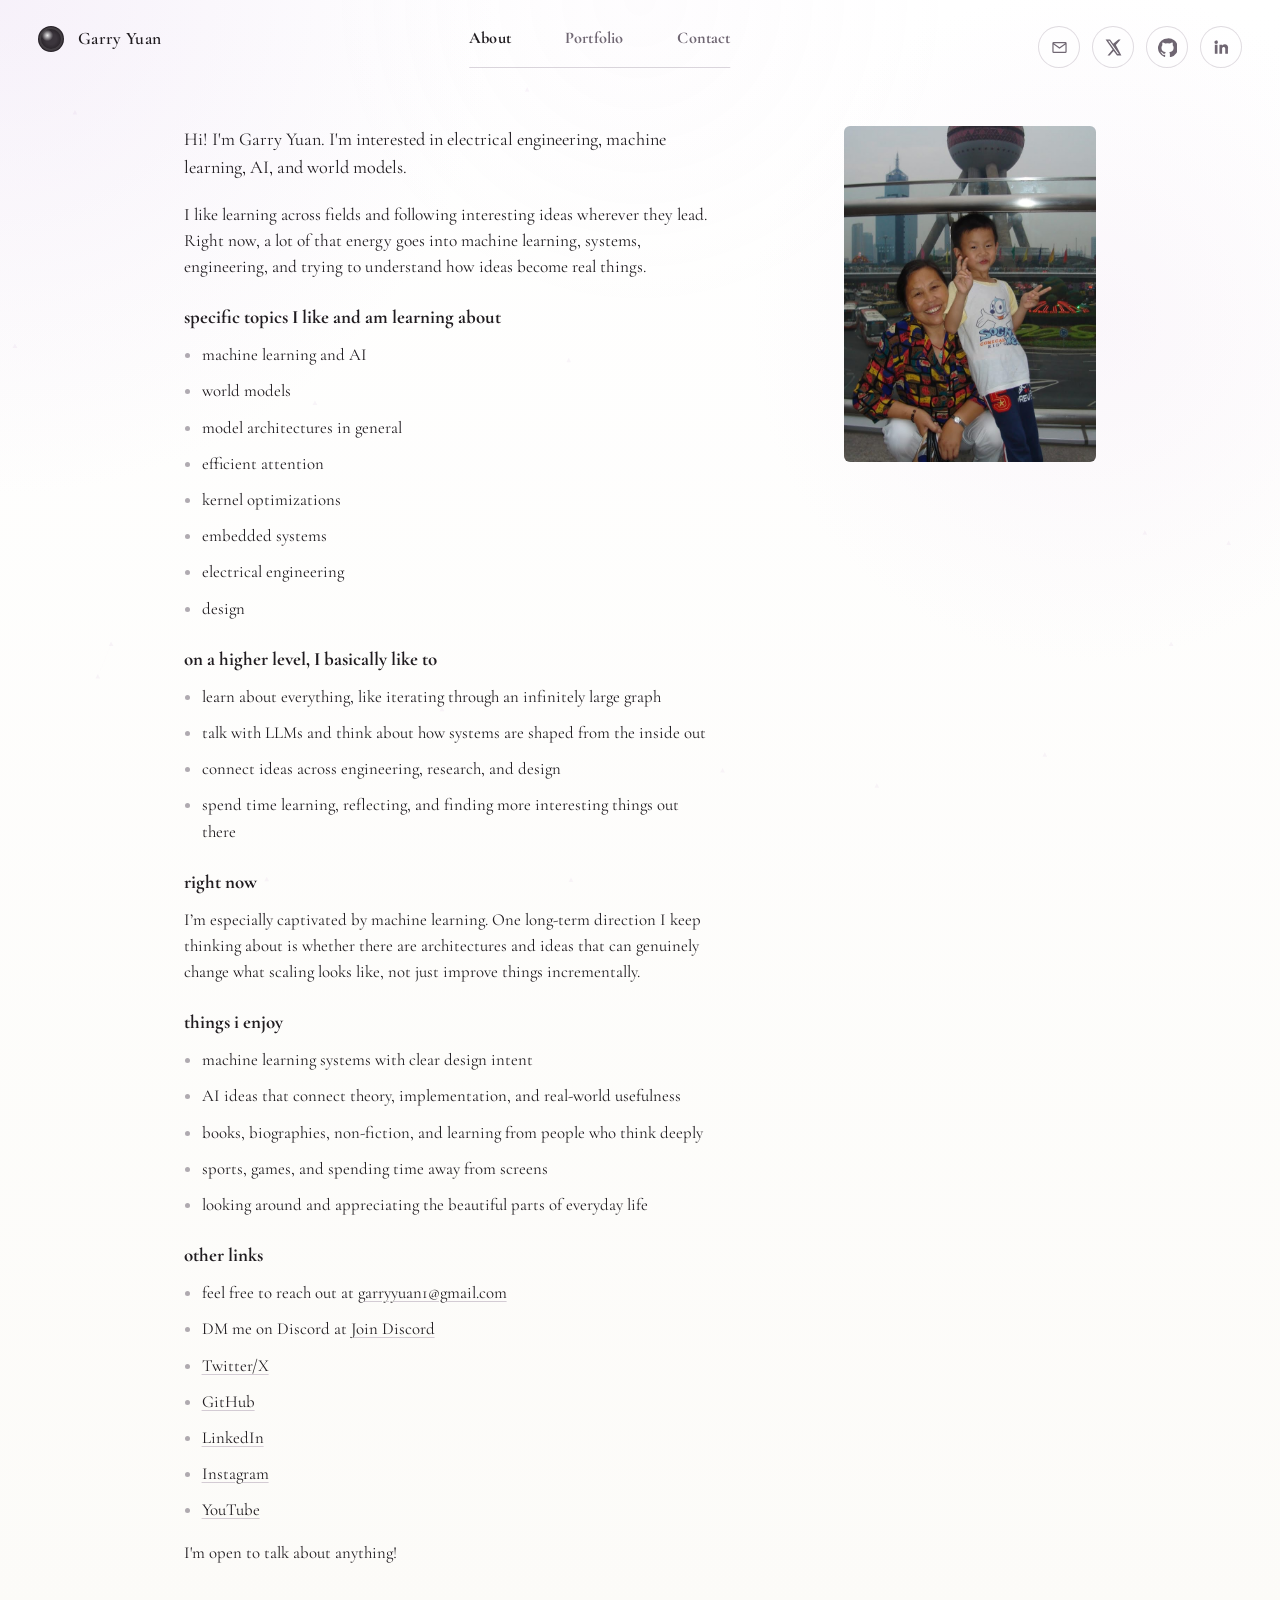
==== commit 59d4dec7: "Crop and resize about page photo" ====
--- a/index.html
+++ b/index.html
@@ -108,7 +108,9 @@
                         </section>
                     </div>
                     <aside class="about-aside">
-                        <img class="about-photo" src="about-photo.jpg" alt="Garry Yuan as a child with family in Shanghai">
+                        <div class="about-photo-frame">
+                            <img class="about-photo" src="about-photo.jpg" alt="Garry Yuan as a child with family in Shanghai">
+                        </div>
                     </aside>
                 </div>
             </main>
--- a/site.css
+++ b/site.css
@@ -209,12 +209,20 @@
     justify-content: flex-end;
 }
 
+.about-photo-frame {
+    width: 100%;
+    max-width: 252px;
+    aspect-ratio: 3 / 4;
+    overflow: hidden;
+    border-radius: 6px;
+}
+
 .about-photo {
     width: 100%;
-    max-width: 320px;
-    height: auto;
+    height: 100%;
     display: block;
-    border-radius: 6px;
+    object-fit: cover;
+    object-position: center center;
     box-shadow: 0 16px 36px rgba(116, 94, 124, 0.12);
 }
 
@@ -475,6 +483,10 @@
         justify-content: center;
     }
 
+    .about-photo-frame {
+        max-width: min(100%, 252px);
+    }
+
     .pdf-frame {
         height: 540px;
     }
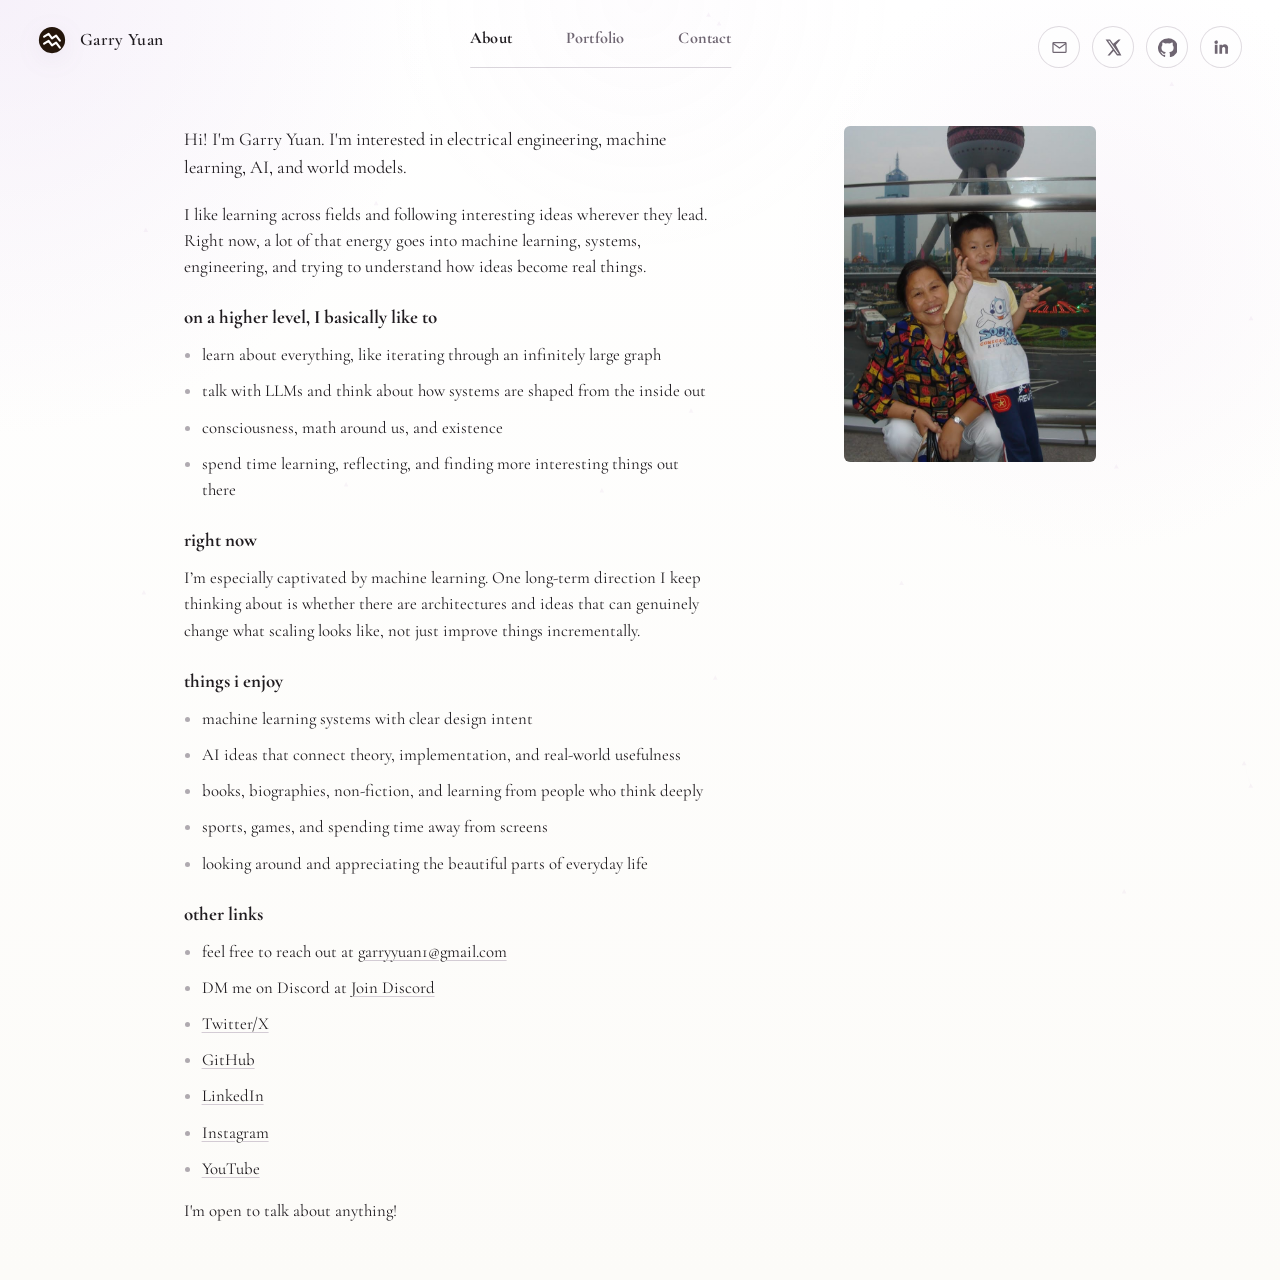
==== commit 350104a7: "Refine about copy and improve portfolio performance" ====
--- a/index.html
+++ b/index.html
@@ -8,6 +8,7 @@
     <link rel="preconnect" href="https://fonts.googleapis.com">
     <link rel="preconnect" href="https://fonts.gstatic.com" crossorigin>
     <link href="https://fonts.googleapis.com/css2?family=Cormorant+Garamond:wght@400;500;600;700&family=Instrument+Sans:wght@400;500;600&display=swap" rel="stylesheet">
+    <script src="theme.js"></script>
     <link rel="stylesheet" href="site.css">
 </head>
 <body class="about-page">
@@ -16,7 +17,11 @@
         <div class="page-frame">
             <header class="site-nav">
                 <a class="site-brand" href="index.html">
-                    <span class="brand-orb" aria-hidden="true"></span>
+                    <svg class="brand-mark" viewBox="0 0 32 32" aria-hidden="true">
+                        <circle cx="16" cy="16" r="15" />
+                        <path d="M7 12.25 12.1 9l3.9 5.15L20.7 11l4.3 5.75" />
+                        <path d="M7 20.25 12.1 17l3.9 5.15L20.7 19l4.3 5.75" />
+                    </svg>
                     <span>Garry Yuan</span>
                 </a>
                 <nav class="nav-center" aria-label="Primary">
@@ -52,25 +57,11 @@
                         </p>
 
                         <section class="section">
-                            <h2>specific topics I like and am learning about</h2>
-                            <ul class="bullets">
-                                <li>machine learning and AI</li>
-                                <li>world models</li>
-                                <li>model architectures in general</li>
-                                <li>efficient attention</li>
-                                <li>kernel optimizations</li>
-                                <li>embedded systems</li>
-                                <li>electrical engineering</li>
-                                <li>design</li>
-                            </ul>
-                        </section>
-
-                        <section class="section">
                             <h2>on a higher level, I basically like to</h2>
                             <ul class="bullets">
                                 <li>learn about everything, like iterating through an infinitely large graph</li>
                                 <li>talk with LLMs and think about how systems are shaped from the inside out</li>
-                                <li>connect ideas across engineering, research, and design</li>
+                                <li>consciousness, math around us, and existence</li>
                                 <li>spend time learning, reflecting, and finding more interesting things out there</li>
                             </ul>
                         </section>
--- a/site.css
+++ b/site.css
@@ -13,6 +13,19 @@
     --shadow: 0 20px 52px rgba(116, 94, 124, 0.08);
 }
 
+html[data-theme="dark"] {
+    --bg: #121111;
+    --panel: rgba(18, 16, 19, 0.78);
+    --panel-strong: rgba(24, 21, 27, 0.92);
+    --line: rgba(230, 191, 234, 0.2);
+    --line-soft: rgba(230, 191, 234, 0.08);
+    --text: #ece6e6;
+    --muted: #beb5bb;
+    --accent: #dfb9e5;
+    --accent-strong: #efd0f6;
+    --shadow: 0 18px 60px rgba(0, 0, 0, 0.34);
+}
+
 * {
     box-sizing: border-box;
     margin: 0;
@@ -35,6 +48,13 @@
     overflow-x: hidden;
 }
 
+html[data-theme="dark"] body {
+    background:
+        radial-gradient(circle at top left, rgba(107, 63, 112, 0.15), transparent 24%),
+        radial-gradient(circle at 85% 20%, rgba(105, 79, 112, 0.14), transparent 20%),
+        linear-gradient(180deg, #171515 0%, var(--bg) 100%);
+}
+
 a {
     color: inherit;
     text-decoration: none;
@@ -63,6 +83,10 @@
     z-index: 0;
     pointer-events: none;
     opacity: 0.22;
+}
+
+html[data-theme="dark"] #particle-canvas {
+    opacity: 0.4;
 }
 
 .page-shell {
@@ -92,6 +116,11 @@
     pointer-events: none;
 }
 
+html[data-theme="dark"] .page-frame::before {
+    background:
+        radial-gradient(circle at top center, rgba(223, 185, 229, 0.08), transparent 18%);
+}
+
 .site-nav {
     position: relative;
     z-index: 2;
@@ -111,15 +140,31 @@
     letter-spacing: 0.02em;
 }
 
-.brand-orb {
-    width: 26px;
-    height: 26px;
-    border-radius: 50%;
-    background:
-        radial-gradient(circle at 35% 35%, rgba(255, 255, 255, 0.9), transparent 26%),
-        radial-gradient(circle at center, #3c363d 32%, #241f24 70%, #171417 100%);
-    border: 1px solid rgba(61, 52, 64, 0.12);
-    box-shadow: inset 0 0 0 2px rgba(255, 255, 255, 0.12);
+.brand-mark {
+    width: 28px;
+    height: 28px;
+    display: block;
+    filter: drop-shadow(0 6px 12px rgba(116, 94, 124, 0.08));
+}
+
+.brand-mark circle {
+    fill: #24160b;
+}
+
+.brand-mark path {
+    fill: none;
+    stroke: #ffffff;
+    stroke-width: 2.45;
+    stroke-linecap: round;
+    stroke-linejoin: round;
+}
+
+html[data-theme="dark"] .brand-mark circle {
+    fill: rgba(255, 255, 255, 0.9);
+}
+
+html[data-theme="dark"] .brand-mark path {
+    stroke: #1b161b;
 }
 
 .nav-center,
@@ -177,6 +222,11 @@
     background: rgba(255, 255, 255, 0.45);
 }
 
+html[data-theme="dark"] .icon-link {
+    border: 1px solid var(--line);
+    background: rgba(255, 255, 255, 0.02);
+}
+
 .icon-link svg {
     width: 19px;
     height: 19px;
@@ -224,6 +274,10 @@
     object-fit: cover;
     object-position: center center;
     box-shadow: 0 16px 36px rgba(116, 94, 124, 0.12);
+}
+
+html[data-theme="dark"] .about-photo {
+    box-shadow: 0 16px 36px rgba(0, 0, 0, 0.28);
 }
 
 .about-page .content {
@@ -307,6 +361,10 @@
     color: rgba(111, 102, 114, 0.55);
 }
 
+html[data-theme="dark"] .bullets li::marker {
+    color: rgba(236, 230, 230, 0.4);
+}
+
 .panel {
     background: rgba(255, 255, 255, 0.62);
     border: 1px solid var(--line);
@@ -315,6 +373,10 @@
     margin-top: 18px;
 }
 
+html[data-theme="dark"] .panel {
+    background: rgba(255, 255, 255, 0.02);
+}
+
 .panel h3 {
     font-size: 1.25rem;
     margin-bottom: 10px;
@@ -355,6 +417,10 @@
     display: block;
     border-radius: 10px;
     box-shadow: 0 18px 40px rgba(116, 94, 124, 0.12);
+}
+
+html[data-theme="dark"] .portfolio-page canvas {
+    box-shadow: 0 22px 50px rgba(0, 0, 0, 0.28);
 }
 
 .portfolio-loading {
@@ -375,11 +441,22 @@
     transition: transform 160ms ease, border-color 160ms ease, background 160ms ease;
 }
 
+html[data-theme="dark"] .doc-card,
+html[data-theme="dark"] .contact-card {
+    background: rgba(255, 255, 255, 0.025);
+}
+
 .doc-card:hover,
 .contact-card:hover {
     transform: translateY(-2px);
     border-color: rgba(169, 124, 184, 0.3);
     background: rgba(255, 255, 255, 0.74);
+}
+
+html[data-theme="dark"] .doc-card:hover,
+html[data-theme="dark"] .contact-card:hover {
+    border-color: rgba(239, 208, 246, 0.38);
+    background: rgba(255, 255, 255, 0.04);
 }
 
 .card-title {
@@ -401,6 +478,10 @@
     border-radius: 16px;
     background: rgba(255, 255, 255, 0.72);
     margin-top: 18px;
+}
+
+html[data-theme="dark"] .pdf-frame {
+    background: rgba(255, 255, 255, 0.03);
 }
 
 .contact-card {
@@ -421,6 +502,11 @@
     background: rgba(255, 255, 255, 0.66);
 }
 
+html[data-theme="dark"] .contact-icon {
+    border: 1px solid rgba(255, 255, 255, 0.08);
+    background: rgba(255, 255, 255, 0.06);
+}
+
 .contact-icon svg {
     width: 30px;
     height: 30px;
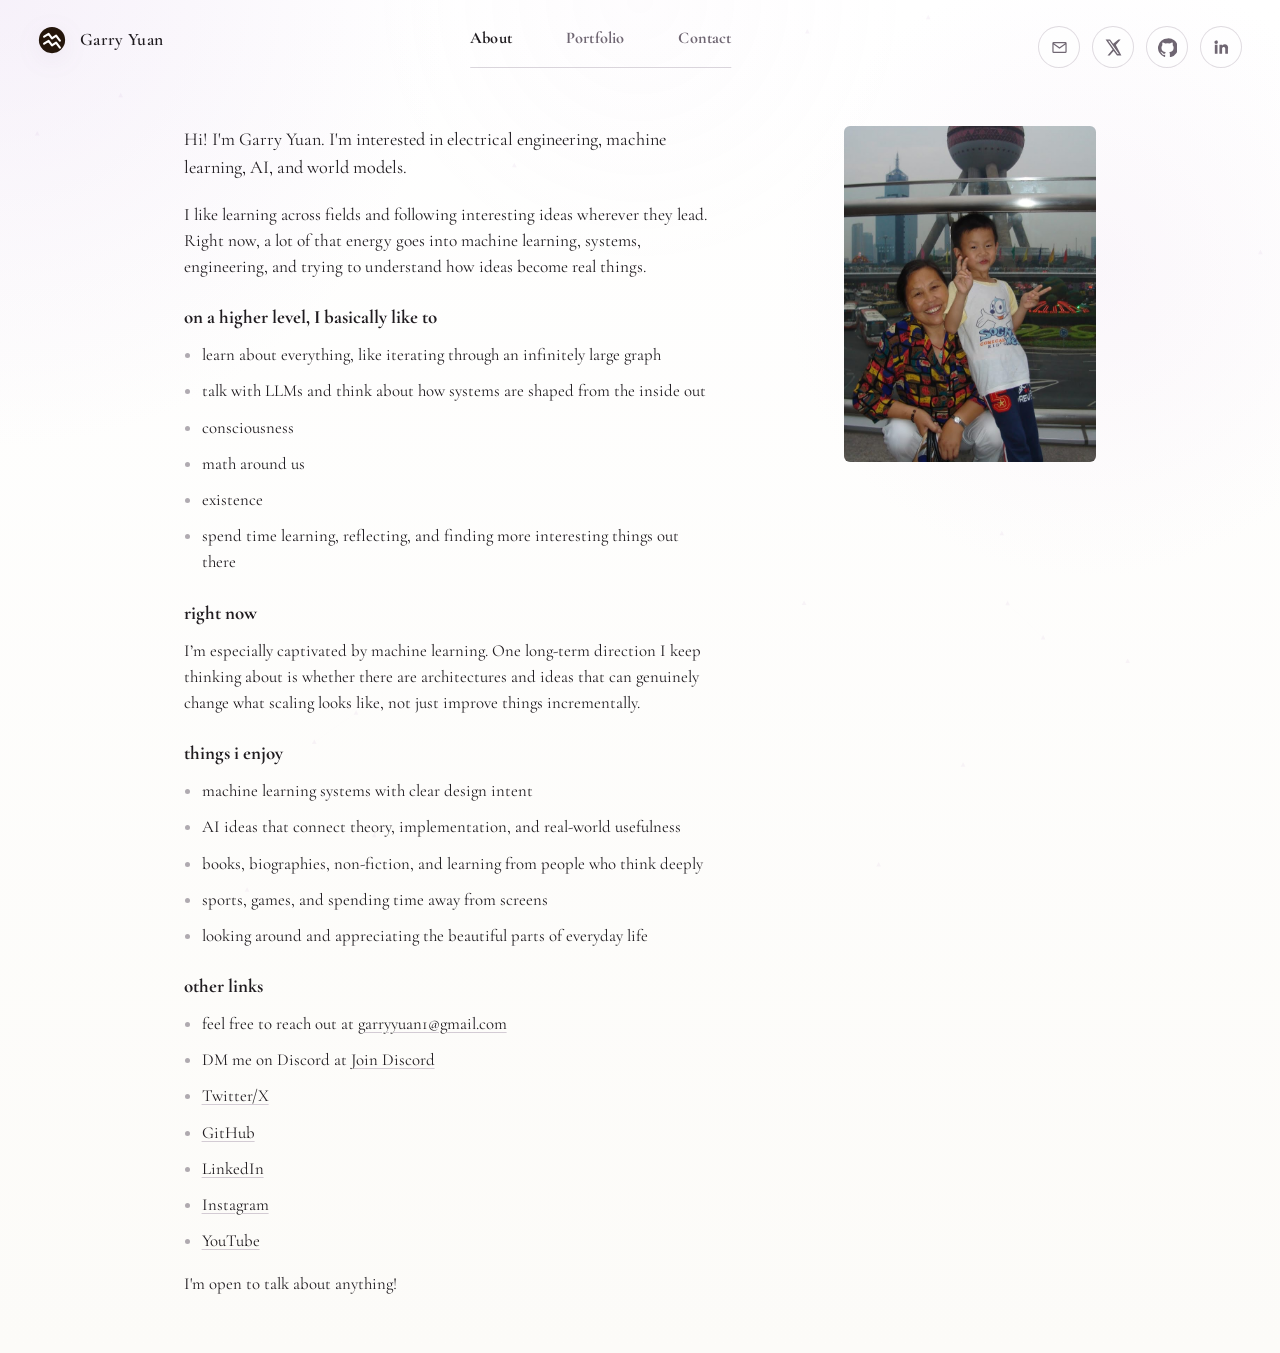
==== commit d3917c2f: "Split about interests into separate bullets" ====
--- a/index.html
+++ b/index.html
@@ -61,7 +61,9 @@
                             <ul class="bullets">
                                 <li>learn about everything, like iterating through an infinitely large graph</li>
                                 <li>talk with LLMs and think about how systems are shaped from the inside out</li>
-                                <li>consciousness, math around us, and existence</li>
+                                <li>consciousness</li>
+                                <li>math around us</li>
+                                <li>existence</li>
                                 <li>spend time learning, reflecting, and finding more interesting things out there</li>
                             </ul>
                         </section>
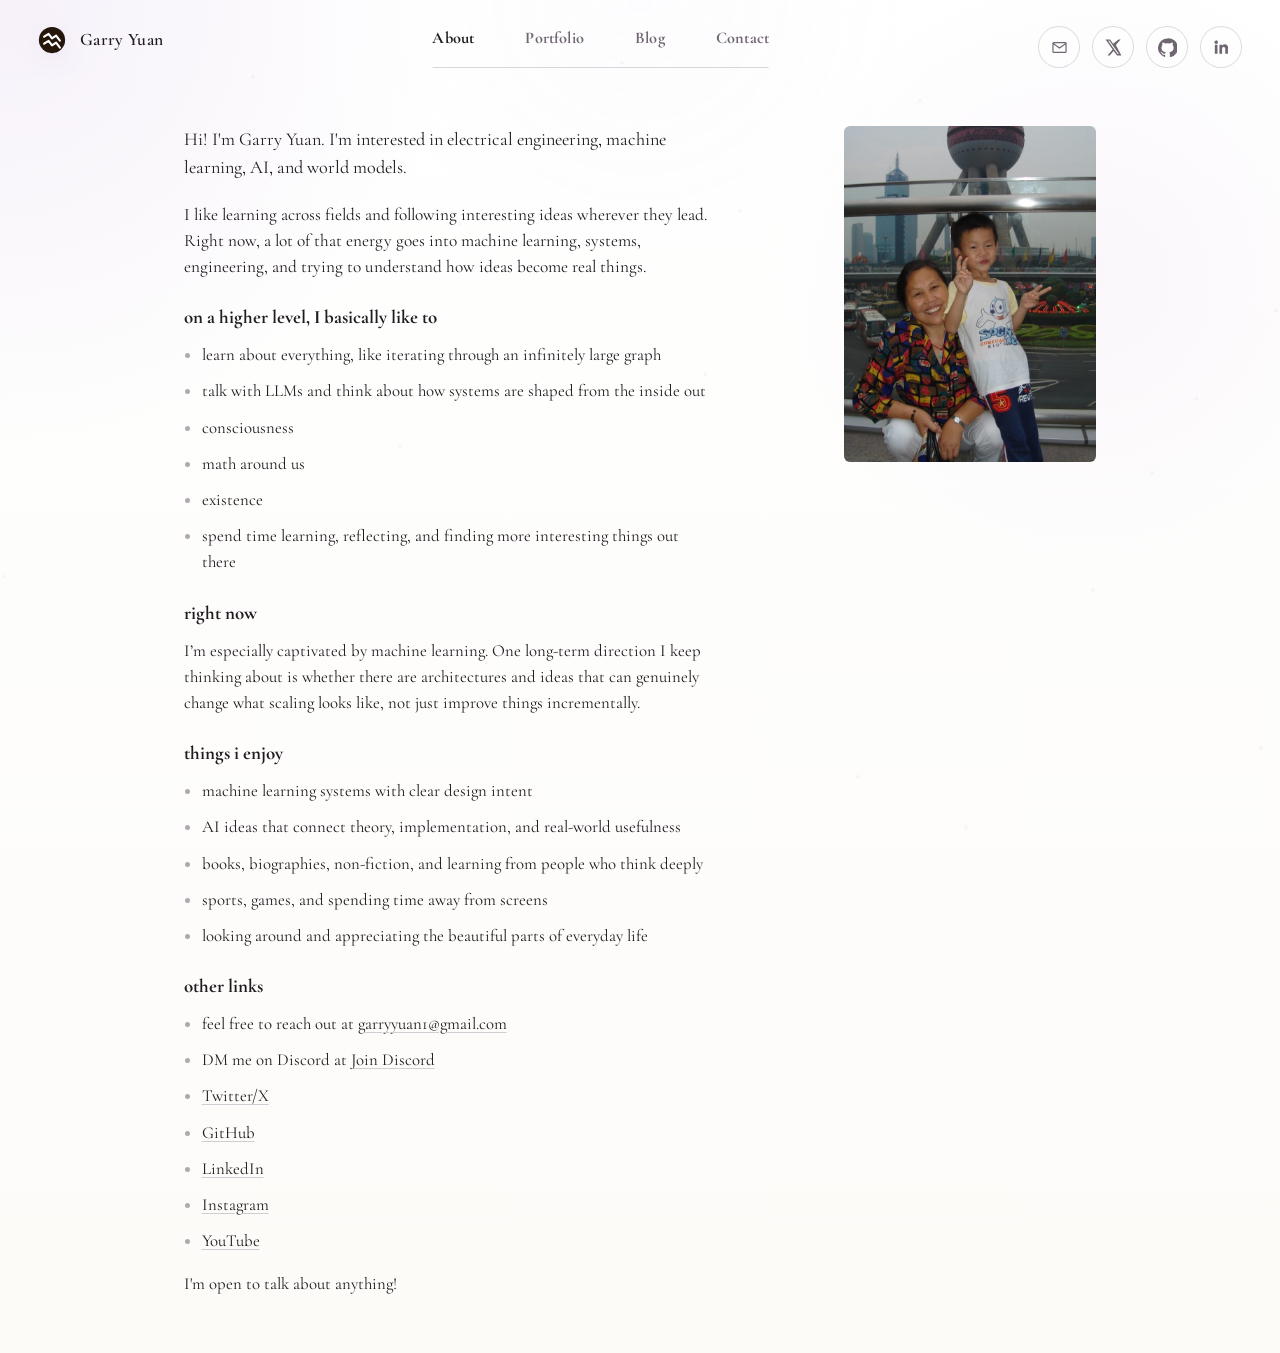
==== commit e6e266d9: "Add blog navigation" ====
--- a/index.html
+++ b/index.html
@@ -27,6 +27,7 @@
                 <nav class="nav-center" aria-label="Primary">
                     <a href="index.html" aria-current="page">About</a>
                     <a href="portfolio.html">Portfolio</a>
+                    <a href="blog.html">Blog</a>
                     <a href="contact.html">Contact</a>
                 </nav>
                 <div class="nav-right" aria-label="Social links">
--- a/site.css
+++ b/site.css
@@ -176,7 +176,7 @@
 
 .nav-center {
     position: relative;
-    gap: 54px;
+    gap: clamp(24px, 4vw, 54px);
     padding-bottom: 18px;
 }
 
@@ -394,43 +394,6 @@
     margin: 0 auto;
 }
 
-.portfolio-doc-links {
-    display: grid;
-    grid-template-columns: repeat(2, minmax(0, 1fr));
-    gap: 14px;
-    margin-bottom: 28px;
-}
-
-.portfolio-gallery {
-    display: grid;
-    gap: 34px;
-}
-
-.portfolio-page {
-    display: flex;
-    justify-content: center;
-}
-
-.portfolio-page canvas {
-    width: min(100%, 980px);
-    height: auto;
-    display: block;
-    border-radius: 10px;
-    box-shadow: 0 18px 40px rgba(116, 94, 124, 0.12);
-}
-
-html[data-theme="dark"] .portfolio-page canvas {
-    box-shadow: 0 22px 50px rgba(0, 0, 0, 0.28);
-}
-
-.portfolio-loading {
-    text-align: center;
-    color: var(--muted);
-    font-size: 0.96rem;
-    font-family: "Instrument Sans", Arial, sans-serif;
-    padding: 28px 0;
-}
-
 .doc-card,
 .contact-card {
     display: block;
@@ -469,19 +432,6 @@
     font-size: 1rem;
     font-family: "Instrument Sans", Arial, sans-serif;
     line-height: 1.55;
-}
-
-.pdf-frame {
-    width: 100%;
-    height: 720px;
-    border: 1px solid var(--line);
-    border-radius: 16px;
-    background: rgba(255, 255, 255, 0.72);
-    margin-top: 18px;
-}
-
-html[data-theme="dark"] .pdf-frame {
-    background: rgba(255, 255, 255, 0.03);
 }
 
 .contact-card {
@@ -573,13 +523,6 @@
         max-width: min(100%, 252px);
     }
 
-    .pdf-frame {
-        height: 540px;
-    }
-
-    .portfolio-doc-links {
-        grid-template-columns: 1fr;
-    }
 }
 
 @media (max-width: 640px) {
@@ -599,14 +542,22 @@
     .nav-center {
         order: 3;
         width: 100%;
-        gap: 22px;
-        overflow-x: auto;
-        padding-bottom: 4px;
+        justify-content: center;
+        flex-wrap: wrap;
+        column-gap: 72px;
+        row-gap: 8px;
+        overflow-x: visible;
+        padding-bottom: 8px;
+    }
+
+    .nav-center a {
+        width: 78px;
+        text-align: center;
     }
 
     .nav-center::after {
-        width: 240px;
-        bottom: 2px;
+        width: 100%;
+        bottom: 0;
     }
 
     .nav-right {
